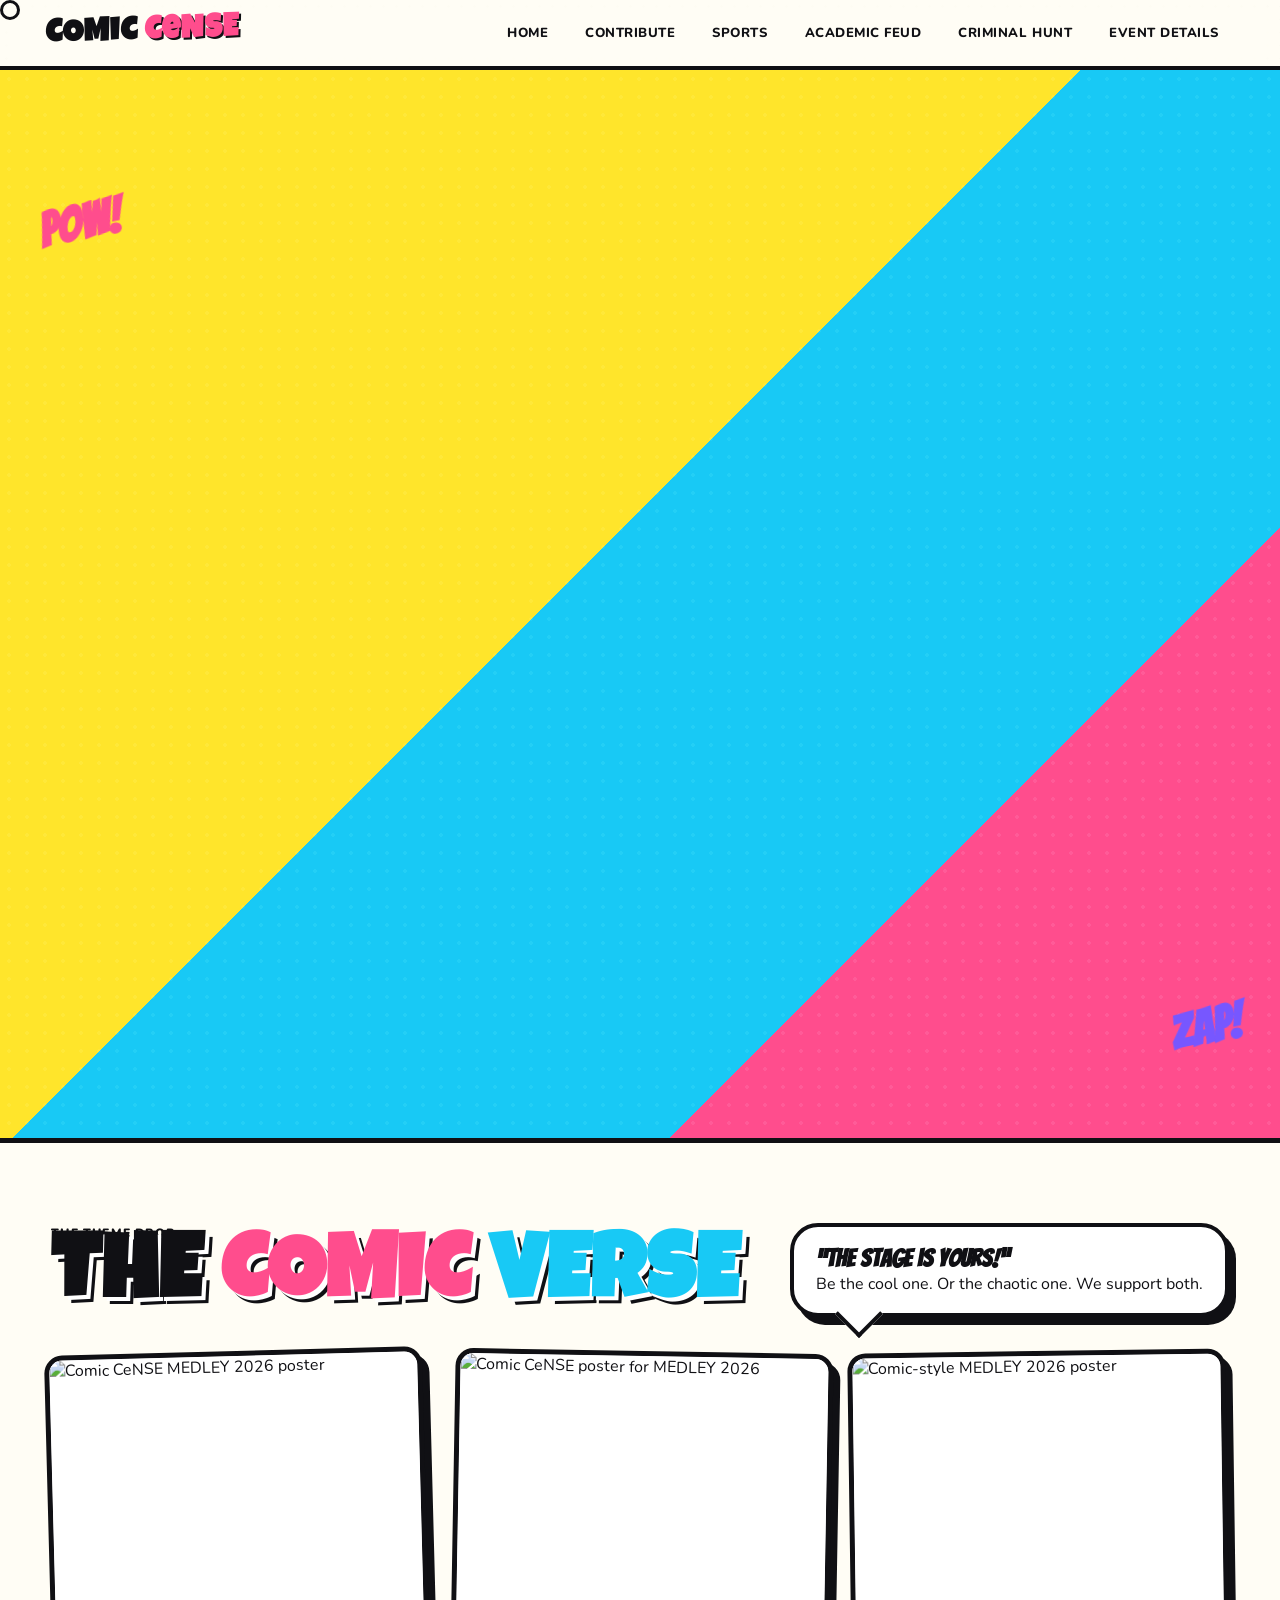
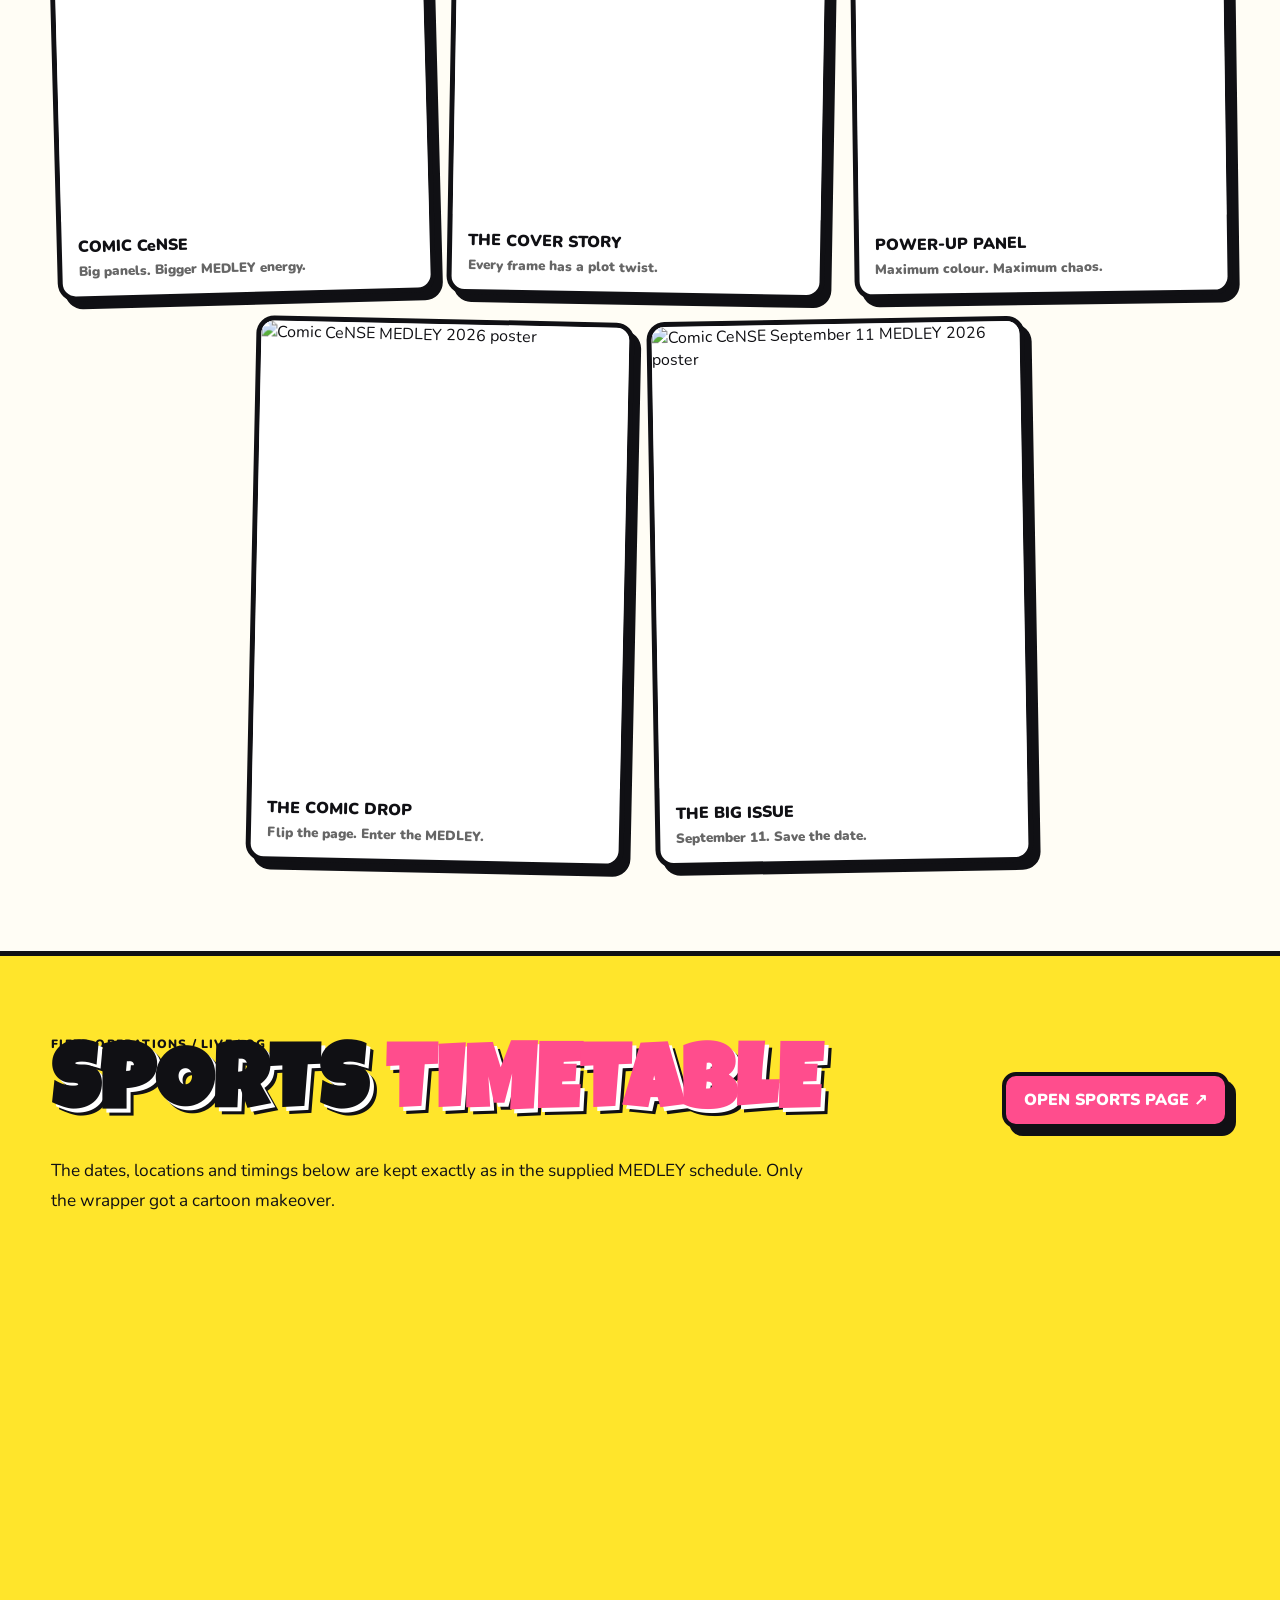
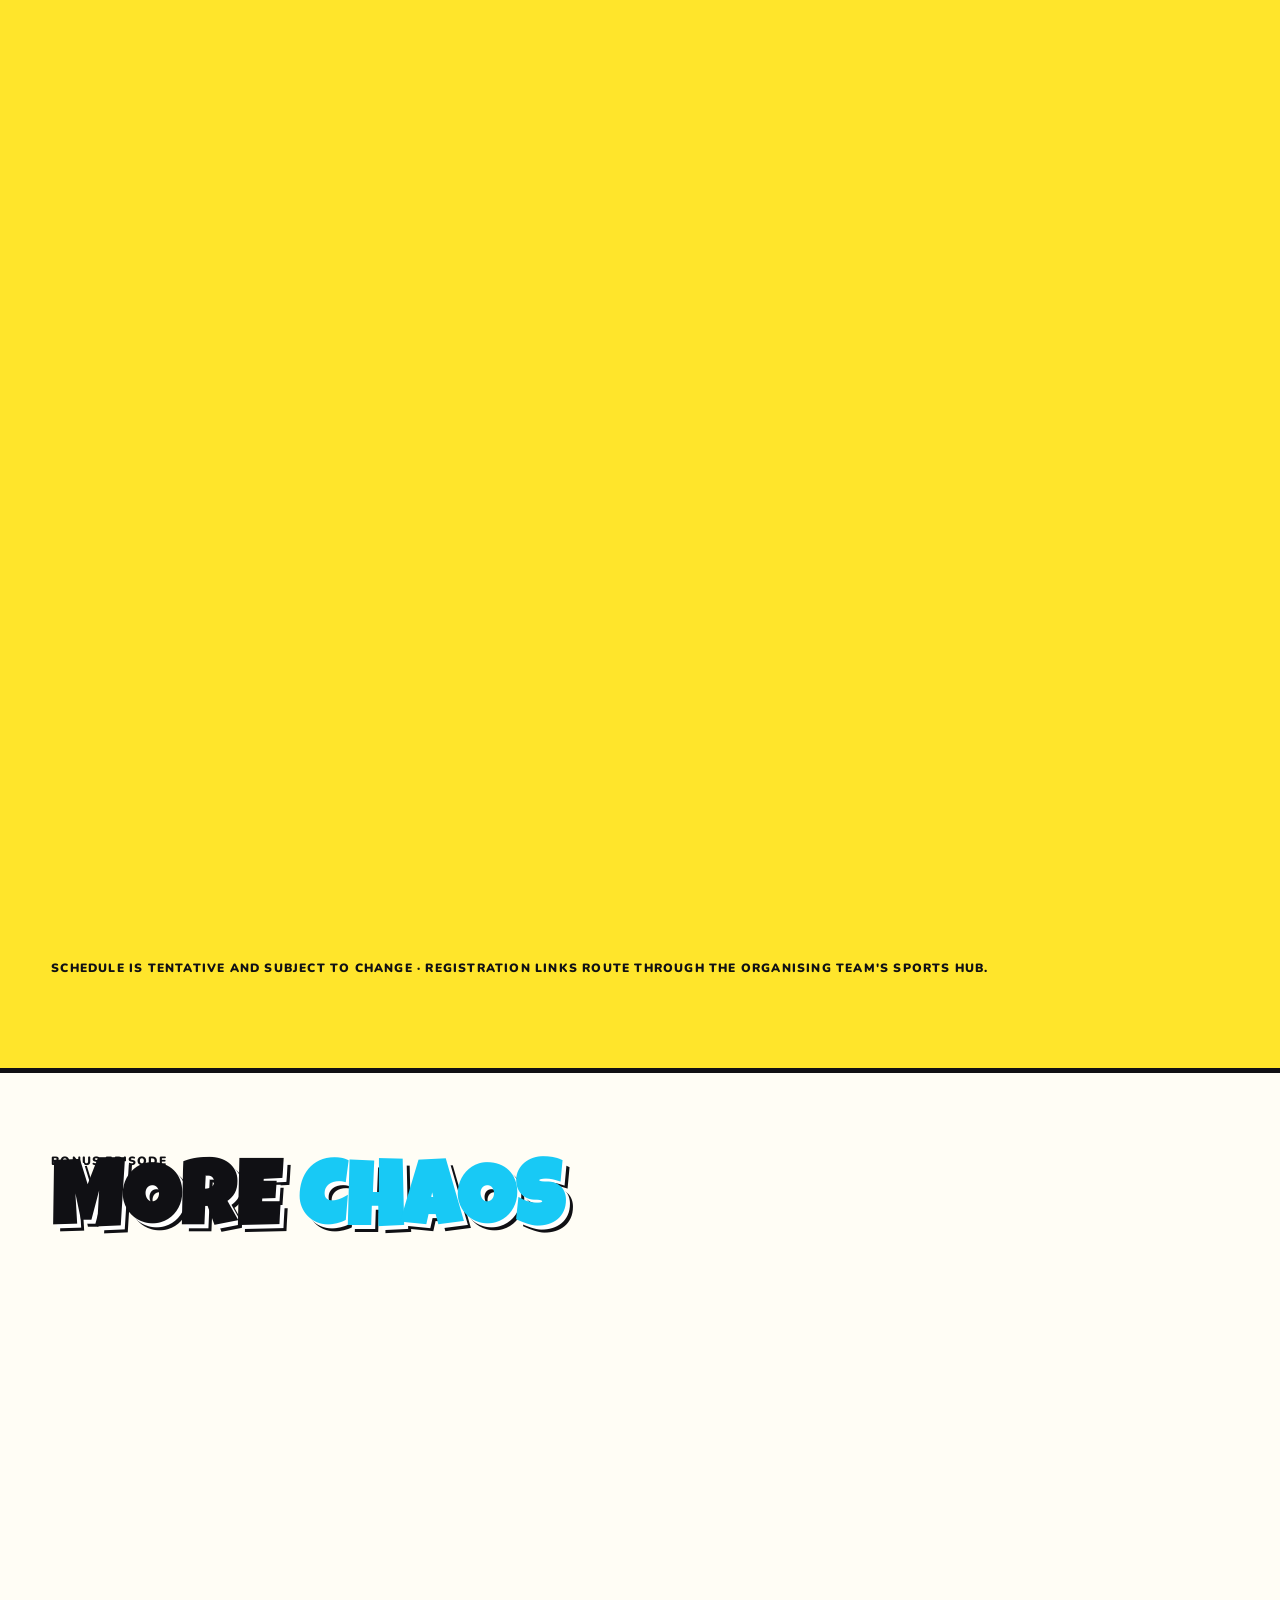
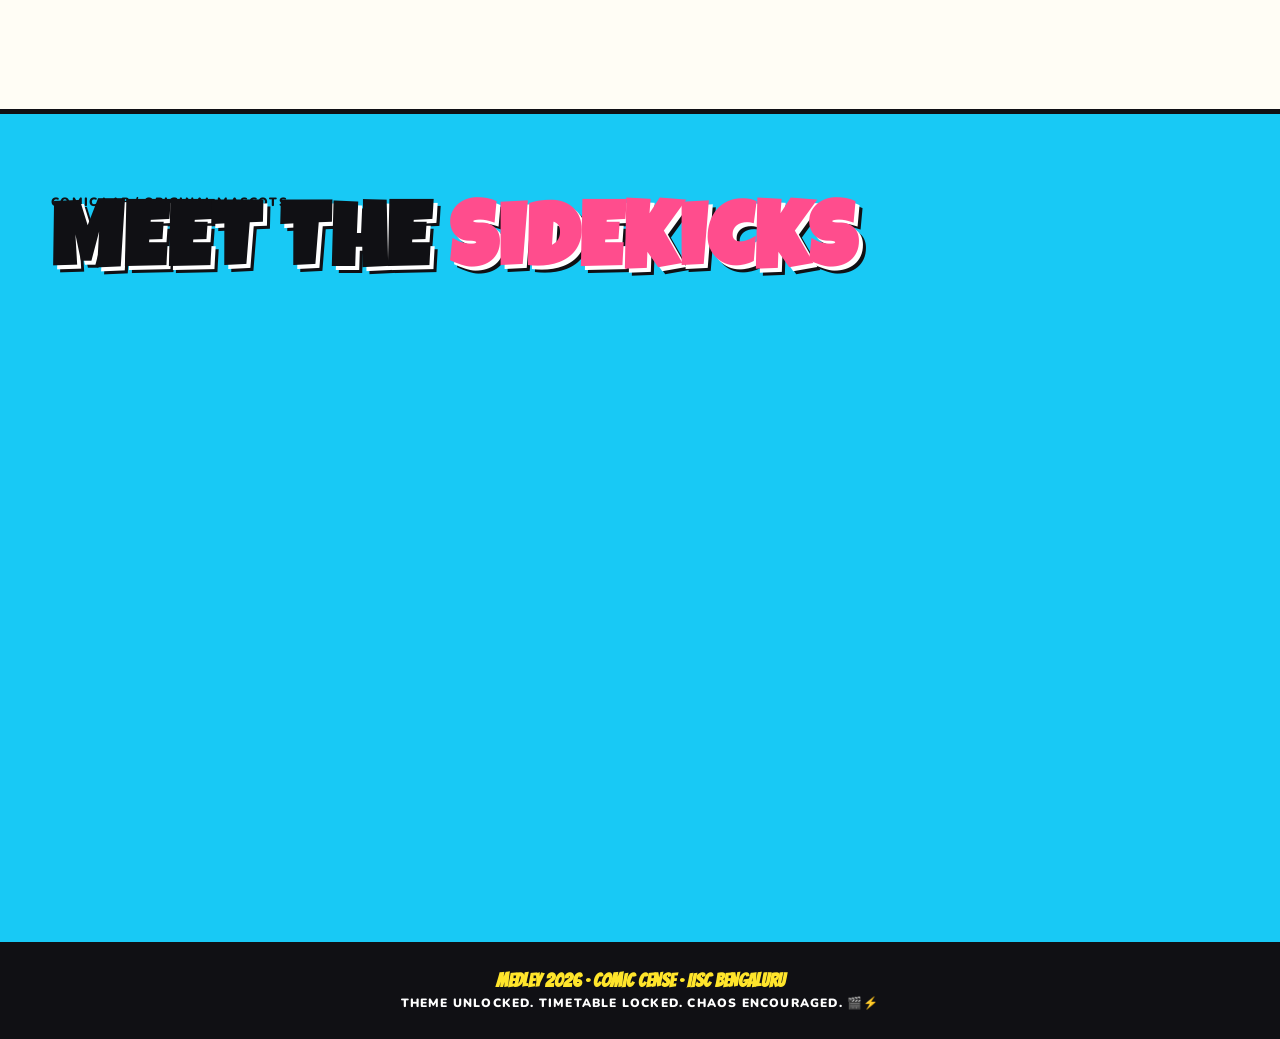
==== index.html @ bc6f23a4 "Update index.html" ====
<!doctype html>
<html lang="en"><head><meta charset="utf-8"><meta name="viewport" content="width=device-width,initial-scale=1">
<title>MEDLEY '26 — COMIC CeNSE</title><link rel="stylesheet" href="style.css"></head>
<body><div class="cursor"></div><nav class="nav">
<a class="brand" href="index.html">COMIC <span>CeNSE</span></a>
<div class="navlinks">
<a href="index.html">HOME</a>
<a href="contribute.html">CONTRIBUTE</a>
<a href="sports.html">SPORTS</a>
<a href="academic-feud.html">ACADEMIC FEUD</a>
<a href="criminal-hunt.html">CRIMINAL HUNT</a>
<a href="events.html">EVENT DETAILS</a>
</div></nav>
<main>
<section class="hero"><div class="doodle one">POW!</div><div class="doodle two">ZAP!</div><div class="wrap hero-grid">
  <div class="reveal">
    <div class="badge">🎬 THEME REVEALED · COMIC CeNSE</div>
    <div class="eyebrow">MEDLEY 2026 · IISc BENGALURU</div>
    <h1>WELCOME TO<br><span class="pink">COMIC</span> <span class="blue">CeNSE</span></h1>
    <div class="kicker">Where the timetable is serious, but the vibes absolutely are not.</div>
    <p class="lead">MEDLEY 2026 has officially escaped the lab and entered cartoon mode. Expect colourful chaos, comic-book energy, anime-ish drama, sports battles, music, and enough plot twists to make your favourite cartoon jealous.</p>
    <a class="btn" href="#schedule">ROLL THE CREDITS →</a>
    <div class="comic-marquee"><span class="pill">⚡ CARTOON CHAOS</span><span class="pill">🏏 SPORTS ARC</span><span class="pill">🎤 MEDLEY 2026</span><span class="pill">🍿 ZERO BORING FRAMES</span></div>
  </div>
  <div class="hero-poster reveal"><img src="comic-duo.jpg" alt="Cartoon-style MEDLEY theme poster"></div>
</div></section>

<section class="section"><div class="wrap">
  <div class="section-head"><div><div class="mono">THE THEME DROP</div><h2 class="section-title">THE <span class="pink">COMIC</span> <span class="cyan">VERSE</span></h2></div><div class="speech"><b>“The stage is yours!”</b><br>Be the cool one. Or the chaotic one. We support both.</div></div>
  <div class="poster-gallery">
    <article class="comic-card" style="--r:-1.5deg"><img src="poster-01.png" alt="Comic CeNSE MEDLEY 2026 poster"><div class="comic-caption">COMIC CeNSE<span>Big panels. Bigger MEDLEY energy.</span></div></article>
    <article class="comic-card" style="--r:1deg"><img src="poster-02.png" alt="Comic CeNSE poster for MEDLEY 2026"><div class="comic-caption">THE COVER STORY<span>Every frame has a plot twist.</span></div></article>
    <article class="comic-card" style="--r:-.8deg"><img src="poster-03.png" alt="Comic-style MEDLEY 2026 poster"><div class="comic-caption">POWER-UP PANEL<span>Maximum colour. Maximum chaos.</span></div></article>
    <article class="comic-card" style="--r:1.2deg"><img src="poster-04.png" alt="Comic CeNSE MEDLEY 2026 poster"><div class="comic-caption">THE COMIC DROP<span>Flip the page. Enter the MEDLEY.</span></div></article>
    <article class="comic-card" style="--r:-1deg"><img src="poster-05.png" alt="Comic CeNSE September 11 MEDLEY 2026 poster"><div class="comic-caption">THE BIG ISSUE<span>September 11. Save the date.</span></div></article>
  </div>
</div></section>

<section id="schedule" class="section yellow"><div class="wrap">
  <div class="section-head"><div><div class="mono">FIELD OPERATIONS / LIVE LOG</div><h2 class="section-title">SPORTS <span class="pink">TIMETABLE</span></h2></div><a class="btn pink" href="sports.html">OPEN SPORTS PAGE ↗</a></div>
  <p class="lead">The dates, locations and timings below are kept exactly as in the supplied MEDLEY schedule. Only the wrapper got a cartoon makeover.</p>
  <div class="schedule-grid"><article class="schedule-card completed reveal">
      <div class="schedule-top"><span class="mono">SPORT 01</span><span class="status done">✓ COMPLETED</span></div>
      <h3>Carrom</h3><div class="tag">PRECISION / STRATEGY</div><div class="event-line"><b>24 Aug · Round 1</b><span>Cafeteria · 10am–5pm</span></div><div class="event-line"><b>25 Aug · Finals</b><span>Cafeteria · 10am–5pm</span></div>
    </article><article class="schedule-card completed reveal">
      <div class="schedule-top"><span class="mono">SPORT 02</span><span class="status done">✓ COMPLETED</span></div>
      <h3>Chess</h3><div class="tag">CALCULATED / SILENT</div><div class="event-line"><b>24 Aug · Round 1</b><span>Cafeteria · 10am–5pm</span></div><div class="event-line"><b>25 Aug · Finals</b><span>Cafeteria · 10am–5pm</span></div>
    </article><article class="schedule-card completed reveal">
      <div class="schedule-top"><span class="mono">SPORT 03</span><span class="status done">✓ COMPLETED</span></div>
      <h3>Darts</h3><div class="tag">AIM / NO SECOND CHANCES</div><div class="event-line"><b>24 Aug · Qualifiers</b><span>Cafeteria · 10am–5pm</span></div><div class="event-line"><b>25 Aug · Finals</b><span>Cafeteria · 10am–5pm</span></div>
    </article><article class="schedule-card upcoming reveal">
      <div class="schedule-top"><span class="mono">SPORT 04</span><span class="status done">✓ COMPLETED</span></div>
      <h3>Table Tennis</h3><div class="tag">RAPID RESPONSE</div><div class="event-line"><b>26 Aug · Table Tennis</b><span>Cafeteria · 10am–5pm</span></div>
    </article><article class="schedule-card upcoming reveal">
      <div class="schedule-top"><span class="mono">SPORT 05</span><span class="status done">✓ COMPLETED</span></div>
      <h3>Football</h3><div class="tag">FULL CONTACT WITH CHAOS</div><div class="event-line"><b>27 Aug · Football</b><span>Main Ground · 5:30pm–7:30pm</span></div>
    </article><article class="schedule-card upcoming reveal">
      <div class="schedule-top"><span class="mono">SPORT 06</span><span class="status pending">UPCOMING</span></div>
      <h3>Athletics</h3><div class="tag">TRACK / FIELD</div><div class="event-line"><b>30 Aug · Track Events</b><span>Main Ground</span></div><div class="event-line"><b>6 Sept · Athletics</b><span>Main Ground · tentative, before 9am</span></div>
    </article><article class="schedule-card upcoming reveal">
      <div class="schedule-top"><span class="mono">SPORT 07</span><span class="status pending">UPCOMING</span></div>
      <h3>Box Cricket</h3><div class="tag">MULTI-DAY OPERATION</div><div class="event-line"><b>31 Aug–3 Sept · Days 1–4</b><span>CeNSE Backyard</span></div><div class="event-line"><b>4 Sept · Day 5 Finals + Faculty vs Organizing Team</b><span>CeNSE Backyard</span></div>
    </article><article class="schedule-card upcoming reveal">
      <div class="schedule-top"><span class="mono">SPORT 08</span><span class="status pending">UPCOMING</span></div>
      <h3>Tug of War</h3><div class="tag">FORCE / COUNTERFORCE</div><div class="event-line"><b>4 Sept · All Matches</b><span>CeNSE Backyard</span></div>
    </article><article class="schedule-card upcoming reveal">
      <div class="schedule-top"><span class="mono">SPORT 09</span><span class="status done">✓ COMPLETED</span></div>
      <h3>Badminton</h3><div class="tag">SINGLES / DOUBLES</div><div class="event-line"><b>6 Sept · Day 1 — Singles & Doubles (Prelims)</b><span>Badminton Court · 9:30am–5:30pm</span></div><div class="event-line"><b>7 Sept · Day 2 — Finals</b><span>Badminton Court · 9:30am–5:30pm</span></div>
    </article><article class="schedule-card upcoming reveal">
      <div class="schedule-top"><span class="mono">SPORT 10</span><span class="status done">✓ COMPLETED</span></div>
      <h3>Volleyball</h3><div class="tag">TEAM / AIRBORNE</div><div class="event-line"><b>6 Sept · Qualifiers (Tentative)</b><span>KV Ground</span></div><div class="event-line"><b>8 Sept · Finals (Tentative)</b><span>KV Ground</span></div>
    </article><article class="schedule-card upcoming reveal">
      <div class="schedule-top"><span class="mono">SPORT 11</span><span class="status pending">UPCOMING</span></div>
      <h3>Kho-Kho</h3><div class="tag">CHASE / COUNTER-CHASE</div><div class="event-line"><b>8 Sept · Day 1</b><span>KV Ground</span></div><div class="event-line"><b>9 Sept · Day 2 (Finals)</b><span>KV Ground</span></div>
    </article></div>
  <p class="mono" style="margin-top:20px">Schedule is tentative and subject to change · Registration links route through the organising team's sports hub.</p>
</div></section>

<section class="section"><div class="wrap">
  <div class="section-head"><div><div class="mono">BONUS EPISODE</div><h2 class="section-title">MORE <span class="cyan">CHAOS</span></h2></div></div>
  <div class="fun-grid">
    <div class="fun-card reveal"><span class="sticker">💥</span><h3>CONTRIBUTE</h3><p>Feed the production machine. Scan the QR codes and help make the mystery ridiculously real.</p><a class="btn" href="contribute.html">JOIN THE ARC →</a></div>
    <div class="fun-card reveal event-card academic"><span class="sticker">🧪</span><h3>ACADEMIC FEUD</h3><p>No Googling. No ChatGPT. No excuses. Bring your brain, your team and your fastest answer.</p><a class="btn white" href="academic-feud.html">ENTER THE FEUD →</a></div>
    <div class="fun-card reveal event-card mystery"><span class="sticker">🕵️</span><h3>CRIMINAL HUNT</h3><p>A case is open. Five detectives. One mystery. The evidence is waiting somewhere in the shadows.</p><a class="btn white" href="criminal-hunt.html">OPEN THE CASE →</a></div>
    <div class="fun-card reveal event-card details"><span class="sticker">🎬</span><h3>EVENT DETAILS</h3><p>11 September 2026. The official MEDLEY programme is finally out of the lab.</p><a class="btn white" href="events.html">SEE THE PROGRAM →</a></div>
  </div>
</div></section>
<section class="section cyan"><div class="wrap"><div class="section-head"><div><div class="mono">COMIC LAB / ORIGINAL MASCOTS</div><h2 class="section-title">MEET THE <span class="pink">SIDEKICKS</span></h2></div></div>
<div class="comic-strip">
<article class="comic-card reveal"><img src="comic-keymon.jpg" alt="Toylish me sunlo humari baat"><div class="comic-caption">ZAP-ZAP<span>Keymon achhe.</span></div></article>
<article class="comic-card reveal"><img src="comic-grogu.jpg" alt="Together for mischief managed"><div class="comic-caption">MISCHIEF MODE<span>Mauj masti has loaded.</span></div></article>
<article class="comic-card reveal"><img src="comic-duo.jpg" alt="Supplied comic duo poster"><div class="comic-caption">THE DUO<span>Cool + chaotic = perfect MEDLEY casting.</span></div></article>
</div></div></section></main><footer><div class="footer-fun">MEDLEY 2026 · COMIC CeNSE · IISc BENGALURU</div><div class="mono">Theme unlocked. Timetable locked. Chaos encouraged. 🎬⚡</div></footer><script src="script.js"></script></body></html>
---- style.css ----
@import url('https://fonts.googleapis.com/css2?family=Bangers&family=Fredoka:wght@400;500;600;700&family=Luckiest+Guy&family=Nunito:wght@400;600;700;800;900&display=swap');

:root{
  --ink:#101014; --paper:#fffdf5; --yellow:#ffe52b; --cyan:#18c9f5;
  --pink:#ff4d8d; --red:#ff4b3e; --purple:#7757ff; --green:#64dc7a;
  --shadow:7px 8px 0 var(--ink); --soft-shadow:0 16px 35px #10101422;
  --radius:24px;
}
*{box-sizing:border-box}
html{scroll-behavior:smooth}
body{margin:0;background:var(--paper);color:var(--ink);font-family:'Nunito',sans-serif;overflow-x:hidden}
body:before{content:"";position:fixed;inset:0;pointer-events:none;z-index:-1;opacity:.42;background-image:radial-gradient(#101014 1.2px,transparent 1.2px);background-size:13px 13px;mask-image:linear-gradient(to bottom,#000,transparent 80%)}
a{color:inherit;text-decoration:none}
button{font:inherit}
img{max-width:100%;display:block}
.wrap{width:min(1180px,92vw);margin:auto}
.nav{position:sticky;top:0;z-index:100;display:flex;align-items:center;justify-content:space-between;gap:18px;padding:12px clamp(14px,4vw,46px);background:#fffdf5f2;border-bottom:4px solid var(--ink);backdrop-filter:blur(10px)}
.brand{font:700 2rem/1 'Luckiest Guy',cursive;letter-spacing:.03em;white-space:nowrap;transform:rotate(-2deg);display:inline-block}
.brand span{color:var(--pink);text-shadow:2px 2px 0 var(--ink)}
.navlinks{display:flex;gap:7px;flex-wrap:wrap;justify-content:flex-end}
.navlinks a{font:800 .82rem 'Nunito',sans-serif;text-transform:uppercase;letter-spacing:.04em;padding:9px 12px;border:3px solid transparent;border-radius:999px;transition:.2s}
.navlinks a:hover,.navlinks a.active{background:var(--yellow);border-color:var(--ink);box-shadow:3px 3px 0 var(--ink);transform:rotate(-1deg)}
.hero{padding:70px 0 50px;position:relative;overflow:hidden;background:linear-gradient(135deg,#ffe52b 0 46%,#18c9f5 46% 74%,#ff4d8d 74%)}
.hero:after{content:"";position:absolute;inset:0;opacity:.22;background-image:radial-gradient(#fff 2px,transparent 2px);background-size:18px 18px;mix-blend-mode:soft-light}
.hero-grid{display:grid;grid-template-columns:1.05fr .95fr;gap:42px;align-items:center;position:relative;z-index:1}
.badge,.stamp{display:inline-flex;align-items:center;gap:8px;background:#fff;border:4px solid var(--ink);box-shadow:var(--shadow);padding:9px 14px;border-radius:14px;font:900 .78rem 'Nunito',sans-serif;letter-spacing:.08em;text-transform:uppercase;transform:rotate(-2deg)}
.eyebrow{font:900 .85rem 'Nunito';text-transform:uppercase;letter-spacing:.14em;margin:22px 0 8px}
.hero h1{font:900 clamp(4.6rem,11vw,9.8rem)/.78 'Luckiest Guy',cursive;margin:0;text-transform:uppercase;letter-spacing:.015em;text-shadow:8px 8px 0 #fff,12px 12px 0 var(--ink)}
.hero h1 .pink{color:var(--pink);-webkit-text-stroke:3px var(--ink)}
.hero h1 .blue{color:var(--cyan);-webkit-text-stroke:3px var(--ink)}
.kicker{font:700 clamp(1.3rem,2.5vw,2rem) 'Bangers',cursive;letter-spacing:.03em;margin:26px 0 10px;transform:rotate(-1deg)}
.lead{font-size:1.08rem;line-height:1.75;max-width:760px}
.btn{display:inline-flex;align-items:center;justify-content:center;gap:8px;margin-top:22px;padding:13px 18px;border:4px solid var(--ink);border-radius:14px;background:var(--yellow);font-weight:900;text-transform:uppercase;box-shadow:var(--shadow);transition:.2s;cursor:pointer}
.btn:hover{transform:translate(-3px,-3px);box-shadow:10px 11px 0 var(--ink)}
.btn.pink{background:var(--pink);color:#fff}.btn.cyan{background:var(--cyan)}.btn.white{background:#fff}
.btn.ghost{background:#fff}
.hero-poster{position:relative;max-width:530px;justify-self:end;transform:rotate(2deg)}
.hero-poster img{width:100%;border:6px solid var(--ink);border-radius:22px;box-shadow:12px 14px 0 var(--ink);background:#fff}
.hero-poster:before{content:"NEW THEME UNLOCKED!";position:absolute;z-index:2;right:-18px;top:-22px;background:var(--pink);color:#fff;border:4px solid var(--ink);padding:10px 14px;font:900 1rem 'Bangers';transform:rotate(7deg);box-shadow:5px 5px 0 var(--ink)}
.speech{background:#fff;border:4px solid var(--ink);border-radius:28px;padding:18px 22px;box-shadow:var(--shadow);position:relative}
.speech:after{content:"";position:absolute;bottom:-18px;left:48px;width:30px;height:30px;background:#fff;border-right:4px solid var(--ink);border-bottom:4px solid var(--ink);transform:rotate(45deg)}
.speech b{font:900 1.55rem 'Bangers'}
.section{padding:80px 0;border-top:5px solid var(--ink);position:relative}
.section.yellow{background:var(--yellow)}.section.cyan{background:var(--cyan)}.section.pink{background:var(--pink);color:#fff}
.section-head{display:flex;align-items:end;justify-content:space-between;gap:20px;margin-bottom:28px}
.section-title{font:900 clamp(3.4rem,7vw,6.7rem)/.85 'Luckiest Guy';margin:0;text-transform:uppercase;letter-spacing:.01em;text-shadow:4px 4px 0 #fff,7px 7px 0 var(--ink)}
.section-title .pink{color:var(--pink)}.section-title .cyan{color:var(--cyan)}.section-title .yellow{color:var(--yellow)}
.mono{font:900 .75rem 'Nunito';text-transform:uppercase;letter-spacing:.1em}
.comic-strip{display:grid;grid-template-columns:1fr 1fr 1fr;gap:18px}
.poster-gallery{display:flex;flex-wrap:wrap;justify-content:center;gap:22px;padding:6px 0}
.poster-gallery .comic-card{flex:0 1 calc((100% - 44px)/3);min-width:280px}
.poster-gallery .comic-card img{width:100%;height:clamp(340px,36vw,470px);aspect-ratio:auto;object-fit:contain;background:#fff}
.comic-card{background:#fff;border:5px solid var(--ink);border-radius:18px;overflow:hidden;box-shadow:var(--shadow);transform:rotate(var(--r,0deg));transition:.25s}
.comic-card:hover{transform:translateY(-7px) rotate(0)}
.comic-card img{width:100%;aspect-ratio:4/5;object-fit:cover}
.comic-caption{padding:15px 16px;font-weight:900}
.comic-caption span{display:block;color:#666;font-size:.84rem;margin-top:4px}
.schedule-grid{display:grid;grid-template-columns:repeat(3,1fr);gap:16px}
.schedule-card{background:#fff;border:4px solid var(--ink);border-radius:18px;padding:19px;box-shadow:6px 7px 0 var(--ink);transition:.2s}
.schedule-card:hover{transform:translateY(-5px) rotate(-.4deg)}
.schedule-card.completed{background:#dffbe4}
.schedule-card.upcoming{background:#fff8bc}
.schedule-top{display:flex;justify-content:space-between;gap:10px;align-items:center}
.status{border:3px solid var(--ink);padding:6px 9px;border-radius:999px;font-size:.7rem;font-weight:900}
.status.done{background:var(--green)}.status.pending{background:var(--yellow)}
.schedule-card h3{font:900 2rem 'Bangers';margin:15px 0 5px}
.schedule-card .tag{font-size:.72rem;font-weight:900;text-transform:uppercase;color:#666;letter-spacing:.08em}
.event-line{padding:11px 0;border-top:2px dashed #10101455;margin-top:11px}
.event-line b{display:block}.event-line span{display:block;margin-top:3px;color:#444;font-size:.92rem}
.fun-grid{display:grid;grid-template-columns:repeat(4,1fr);gap:18px}
.fun-card{background:#fff;border:5px solid var(--ink);border-radius:22px;padding:24px;box-shadow:var(--shadow);min-height:180px}
.fun-card:nth-child(2){background:var(--pink);color:#fff;transform:rotate(1deg)}
.fun-card:nth-child(3){background:var(--cyan);transform:rotate(-1deg)}
.fun-card h3{font:900 2rem 'Bangers';margin:8px 0}
.sticker{display:inline-grid;place-items:center;width:58px;height:58px;border:4px solid var(--ink);border-radius:50%;background:var(--yellow);font-size:1.6rem;box-shadow:4px 4px 0 var(--ink);transform:rotate(-7deg)}
.page-hero{padding:65px 0 35px;background:var(--cyan);border-bottom:5px solid var(--ink)}
.page-hero .wrap{position:relative}
.page-hero .section-title{margin-bottom:18px}
.comic-banner{display:grid;grid-template-columns:1.15fr .85fr;gap:25px;align-items:center}
.banner-image{background:#fff;border:5px solid var(--ink);border-radius:22px;padding:10px;box-shadow:var(--shadow);transform:rotate(2deg)}
.banner-image img{border-radius:14px;max-height:420px;width:100%;object-fit:cover}
.contribute-grid{display:grid;grid-template-columns:1fr 1fr;gap:25px;align-items:start}
.poster-shell{background:#fff;border:5px solid var(--ink);border-radius:22px;padding:14px;box-shadow:var(--shadow);transform:rotate(-1deg)}
.poster-shell img{width:100%;border:3px solid var(--ink);border-radius:12px}
.funding-panel{background:var(--yellow);border:5px solid var(--ink);border-radius:22px;padding:25px;box-shadow:var(--shadow)}
.funding-panel h2{font:900 clamp(2.4rem,5vw,4.2rem)/.9 'Luckiest Guy';margin:10px 0}
.qr-grid{display:grid;grid-template-columns:1fr 1fr;gap:15px;margin-top:20px}
.qr-card{background:#fff;border:4px solid var(--ink);border-radius:16px;padding:12px;text-align:center;box-shadow:5px 5px 0 var(--ink)}
.qr-card img{width:100%;aspect-ratio:1;object-fit:contain;background:#fff}
.qr-card h3{font:900 1.5rem 'Bangers';margin:8px 0 0}
.qr-card p{margin:2px 0 0;font-size:.72rem;font-weight:900}
.sports-toolbar{display:flex;justify-content:space-between;gap:16px;align-items:center;flex-wrap:wrap;margin:22px 0 30px;padding:15px;background:#fff;border:4px solid var(--ink);border-radius:16px;box-shadow:5px 5px 0 var(--ink)}
.sports-grid{display:grid;grid-template-columns:repeat(3,1fr);gap:18px}
.sport-card{background:#fff;border:5px solid var(--ink);border-radius:22px;padding:21px;box-shadow:var(--shadow);position:relative;overflow:hidden;transition:.2s}
.sport-card:after{content:"POW!";position:absolute;right:-20px;top:70px;font:900 4rem 'Bangers';color:#ff4d8d33;transform:rotate(-18deg)}
.sport-card:hover{transform:translateY(-6px) rotate(-.5deg)}
.sport-card.completed{background:#dffbe4}.sport-card h2{font:900 2.5rem 'Bangers';margin:13px 0 2px}
.sport-icon{font-size:2.4rem}.sport-tag{font-weight:900;font-size:.73rem;text-transform:uppercase;color:#666;letter-spacing:.08em}
.sport-events{display:grid;gap:10px;margin-top:18px}.sport-events>div{background:#fff8bc;border:3px solid var(--ink);border-radius:12px;padding:10px}
.sport-events b{display:block}.sport-events span{display:block;font-size:.88rem;margin-top:3px;color:#444}
.card-link{display:inline-block;margin-top:17px;font-weight:900;text-transform:uppercase;border-bottom:3px solid var(--ink)}
.cricket-title em{color:var(--pink);font-style:normal}
.section-note{max-width:800px;line-height:1.65}
.event-page{min-height:75vh;display:grid;place-items:center;background:var(--pink);padding:80px 0;border-bottom:5px solid var(--ink)}
.loading-card{width:min(850px,100%);text-align:center}
.loading-word{font:900 clamp(4rem,12vw,8rem) 'Luckiest Guy';text-shadow:6px 6px 0 #fff,10px 10px 0 var(--ink)}
.loading-word span{color:var(--yellow)}
.loading-sub{font-weight:900;text-transform:uppercase;letter-spacing:.1em}.progress-wrap{height:22px;background:#fff;border:5px solid var(--ink);border-radius:999px;overflow:hidden;box-shadow:5px 5px 0 var(--ink)}.progress{height:100%;width:0;background:var(--yellow);transition:width .12s}.percent{font-weight:900;margin:12px 0 24px}.loading-lines{font:800 .95rem/1.9 'Nunito';text-align:left;max-width:500px;margin:auto;background:#fff;border:4px solid var(--ink);padding:15px;border-radius:16px;box-shadow:5px 5px 0 var(--ink)}
.reveal-loading{display:none}.reveal-loading .errorish{font:900 clamp(3rem,9vw,6rem) 'Luckiest Guy';text-shadow:4px 4px 0 #fff,7px 7px 0 var(--ink)}.reveal-loading .message{font-size:1.05rem;line-height:1.8;background:#fff;border:4px solid var(--ink);border-radius:18px;padding:20px;box-shadow:5px 5px 0 var(--ink)}
.clue{margin:25px auto 0;background:var(--yellow);border:5px solid var(--ink);padding:20px;border-radius:20px;box-shadow:7px 7px 0 var(--ink)}
footer{padding:28px 0;background:var(--ink);color:#fff;text-align:center}.footer-fun{font:900 1.2rem 'Bangers';color:var(--yellow);margin-bottom:5px}
.reveal{opacity:0;transform:translateY(18px);transition:.6s ease}.reveal.show{opacity:1;transform:none}
.cursor{position:fixed;pointer-events:none;width:20px;height:20px;border:3px solid var(--ink);border-radius:50%;z-index:200;mix-blend-mode:multiply}
.doodle{position:absolute;font:900 3rem 'Bangers';z-index:1;transform:rotate(-12deg)}.doodle.one{left:3%;top:12%;color:var(--pink)}.doodle.two{right:3%;bottom:8%;color:var(--purple)}
.comic-marquee{display:flex;gap:12px;flex-wrap:wrap;margin-top:20px}.pill{background:#fff;border:3px solid var(--ink);padding:8px 12px;border-radius:999px;font-weight:900;box-shadow:3px 3px 0 var(--ink)}
@media(max-width:1000px){.hero-grid,.comic-banner,.contribute-grid{grid-template-columns:1fr}.hero-poster{justify-self:center;max-width:650px}.schedule-grid,.sports-grid,.matches{grid-template-columns:repeat(2,1fr)}.contact-grid{grid-template-columns:repeat(2,1fr)}@media(max-width:700px){
  /* Mobile navigation: keep the title bar compact and let links scroll sideways */
  .nav{align-items:stretch;flex-direction:column;gap:9px;padding:10px 12px}
  .brand{align-self:center;font-size:1.05rem}
  .navlinks{width:100%;display:flex;flex-wrap:nowrap;justify-content:flex-start;gap:7px;overflow-x:auto;overflow-y:hidden;padding:2px 2px 7px;scroll-snap-type:x proximity;-webkit-overflow-scrolling:touch;scrollbar-width:none;touch-action:pan-x}
  .navlinks::-webkit-scrollbar{display:none}
  .navlinks a{flex:0 0 auto;white-space:nowrap;scroll-snap-align:start;font-size:.72rem;padding:8px 11px}
  .hero{padding-top:45px}.hero h1{font-size:clamp(4rem,20vw,7rem)}.comic-strip,.fun-grid,.schedule-grid,.sports-grid,.matches,.contact-grid{grid-template-columns:1fr}.poster-gallery{display:grid;grid-template-columns:1fr;gap:18px}.poster-gallery .comic-card{min-width:0;width:100%}.poster-gallery .comic-card img{height:auto;aspect-ratio:auto;object-fit:contain}.qr-grid{grid-template-columns:1fr}}

/* --- Event detail pages --- */
.event-detail-hero{background:linear-gradient(135deg,var(--yellow) 0 48%,var(--cyan) 48% 76%,var(--pink) 76%);overflow:hidden}
.detail-hero-grid,.detail-page-grid{display:grid;grid-template-columns:1fr .82fr;gap:42px;align-items:center}
.featured-poster img{max-height:690px;object-fit:contain}
.timeline-grid{display:grid;grid-template-columns:repeat(2,1fr);gap:14px}
.timeline-card{background:#fff;border:4px solid var(--ink);border-radius:18px;padding:16px 18px;box-shadow:5px 5px 0 var(--ink);position:relative;overflow:hidden}
.timeline-card:after{content:"POW!";position:absolute;right:-8px;bottom:-16px;font:900 3.4rem 'Bangers';opacity:.12;transform:rotate(-10deg)}
.timeline-card span{display:block;font:900 1.45rem 'Bangers';color:var(--pink)}
.timeline-card b{display:block;margin-top:3px}.timeline-card p{margin:4px 0 0;color:#555}
.event-detail{min-height:calc(100vh - 90px);padding:80px 0;border-bottom:5px solid var(--ink);position:relative;overflow:hidden}
.event-detail:before{content:"";position:absolute;inset:0;opacity:.16;background-image:radial-gradient(#fff 2px,transparent 2px);background-size:17px 17px;pointer-events:none}
.event-detail .wrap{position:relative;z-index:1}
.academic-page{background:linear-gradient(135deg,#fffdf5 0 44%,var(--cyan) 44% 72%,var(--yellow) 72%)}
.criminal-page{background:linear-gradient(135deg,#17171b,#332719 48%,#101014);color:#fff}
.criminal-page .detail-lead,.criminal-page .mono{color:#f2eadb}.criminal-page .poster-shell{background:#eee}
.detail-title{font:900 clamp(4.3rem,9vw,8rem)/.82 'Luckiest Guy';margin:18px 0;text-shadow:6px 6px 0 #fff,10px 10px 0 var(--ink);text-transform:uppercase}
.detail-title span{color:var(--pink);font-style:normal}.criminal-page .detail-title span{color:var(--yellow)}
.detail-lead{font-size:1.2rem;line-height:1.7;max-width:760px}.fact-row{display:flex;flex-wrap:wrap;gap:12px;margin:26px 0}.fact{background:#fff;color:var(--ink);border:4px solid var(--ink);border-radius:15px;padding:13px 15px;box-shadow:5px 5px 0 var(--ink);min-width:145px}.fact b{display:block;font:900 1.55rem 'Bangers'}.fact span{font-size:.68rem;font-weight:900;letter-spacing:.08em}.poster-feature{transform:rotate(1.5deg);max-width:590px;justify-self:end}.poster-feature img{max-height:720px;object-fit:contain}.academic-poster img{background:#fff}.mystery-poster{transform:rotate(-1.5deg)}
.rule-grid{display:grid;grid-template-columns:repeat(3,1fr);gap:18px}.rule-card{background:#fff;border:5px solid var(--ink);border-radius:20px;padding:22px;box-shadow:var(--shadow)}.rule-card span{font:900 2.8rem 'Bangers';color:var(--pink)}.rule-card h3{font:900 1.8rem 'Bangers';margin:4px 0}.rule-card p{line-height:1.6}
.mystery-stamp{display:inline-block;border:5px double var(--red);color:var(--red);padding:13px 18px;font:900 1.55rem/1 'Bangers';text-align:center;transform:rotate(-5deg);margin:8px 0 5px}.mystery-stamp small{font:900 .7rem 'Nunito';letter-spacing:.14em}
.classified-box{background:#1b1916;color:#f8eedc;border:5px solid var(--ink);border-radius:22px;padding:30px;box-shadow:10px 11px 0 var(--ink);position:relative;overflow:hidden}.classified-box:after{content:"CLASSIFIED";position:absolute;right:-30px;top:28px;color:#c22b2b55;font:900 4rem 'Bangers';transform:rotate(12deg)}.classified-box h2{font:900 clamp(2.7rem,6vw,5rem)/.9 'Luckiest Guy';margin:12px 0}.classified-box h2 span{color:var(--pink)}.classified-box p{font-size:1.08rem;line-height:1.7;max-width:760px}.clue-row{display:flex;flex-wrap:wrap;gap:10px;margin-top:20px}.clue-row div{border:3px solid #f8eedc;border-radius:999px;padding:8px 12px;font-weight:900}
@media(max-width:900px){.detail-hero-grid,.detail-page-grid{grid-template-columns:1fr}.poster-feature,.featured-poster{justify-self:center;max-width:680px}.rule-grid{grid-template-columns:1fr 1fr}}
@media(max-width:700px){.detail-title{font-size:clamp(3.7rem,17vw,6rem)}.timeline-grid,.rule-grid{grid-template-columns:1fr}.event-detail{padding:60px 0}.fact{min-width:0;flex:1}.detail-page-grid{gap:28px}.poster-feature img,.featured-poster img{max-height:none}.classified-box{padding:22px}.mystery-stamp{font-size:1.25rem}}

/* ================================
   ACADEMIC FEUD PAGE
   ================================ */

.academic-page {
    background: var(--pink);
    min-height: 100vh;
    padding-top: 120px;
}

/* Main academic feud content */
.academic-page .container {
    position: relative;
    z-index: 1;
}

/* Case-file badge */
.academic-page .case-file {
    position: relative;
    display: inline-block;
    font-size: 18px;
    font-weight: 900;
    line-height: 1.2;
    margin-bottom: 30px;
    padding: 12px 20px;
}

/* Page heading */
.academic-page h1 {
    font-size: clamp(42px, 6vw, 72px);
    line-height: 1;
    margin: 20px 0 25px;
}

/* Intro text */
.academic-page .intro,
.academic-page p {
    font-size: clamp(17px, 2vw, 21px);
    line-height: 1.5;
}

/* Event information */
.academic-page .event-info {
    font-size: 20px;
    line-height: 1.6;
    margin-top: 25px;
}

/* Make the poster/card sit below the information */
.academic-page .poster-card {
    position: relative;
    margin-top: 45px;
    z-index: 2;
}

/* Comic speech bubble */
.academic-page .fun-card {
    position: relative;
    z-index: 3;
    margin-top: 45px;
}


/* ================================
   MOBILE
   ================================ */

@media (max-width: 768px) {

    .academic-page {
        padding-top: 95px;
        padding-left: 18px;
        padding-right: 18px;
    }

    .academic-page .case-file {
        font-size: 15px;
        margin-bottom: 20px;
        padding: 10px 15px;
    }

    .academic-page h1 {
        font-size: 42px;
        margin-top: 15px;
    }

    .academic-page p,
    .academic-page .intro {
        font-size: 17px;
    }

    .academic-page .event-info {
        font-size: 18px;
    }

    .academic-page .poster-card,
    .academic-page .fun-card {
        margin-top: 30px;
    }
}
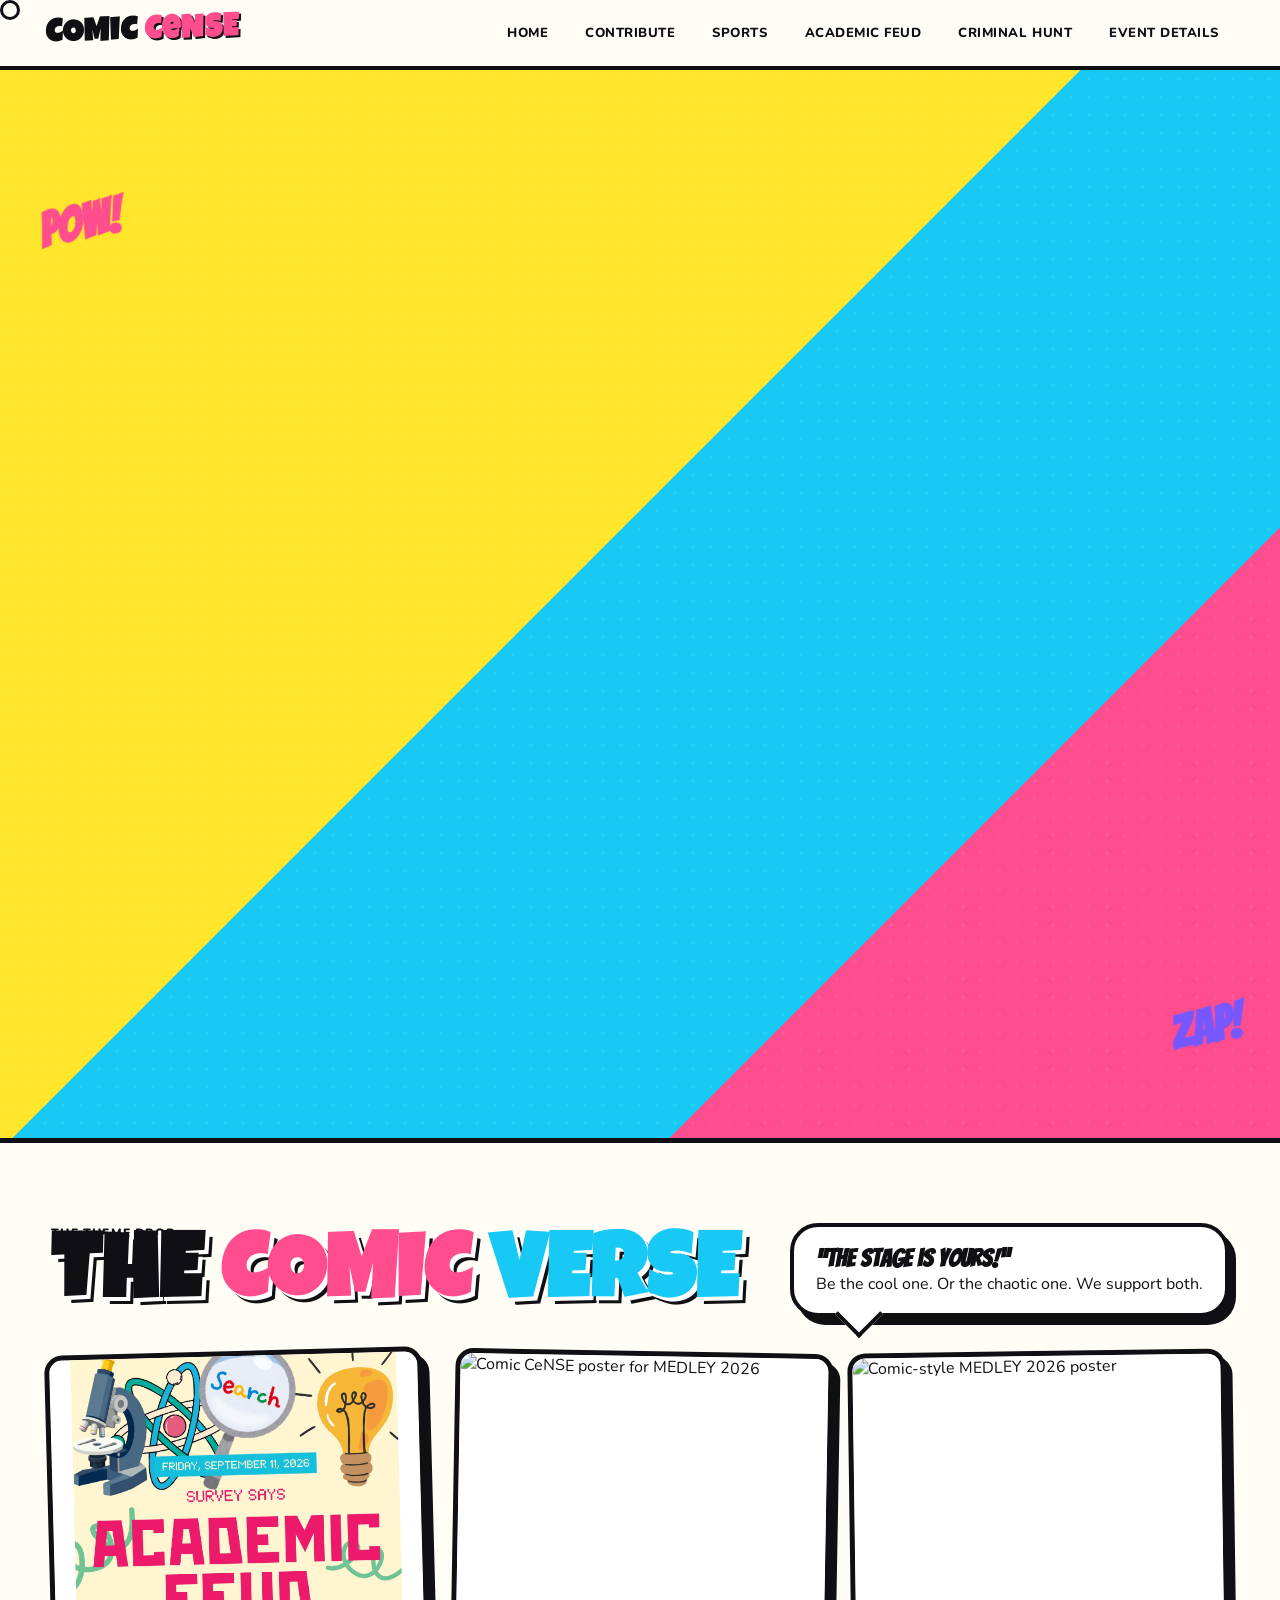
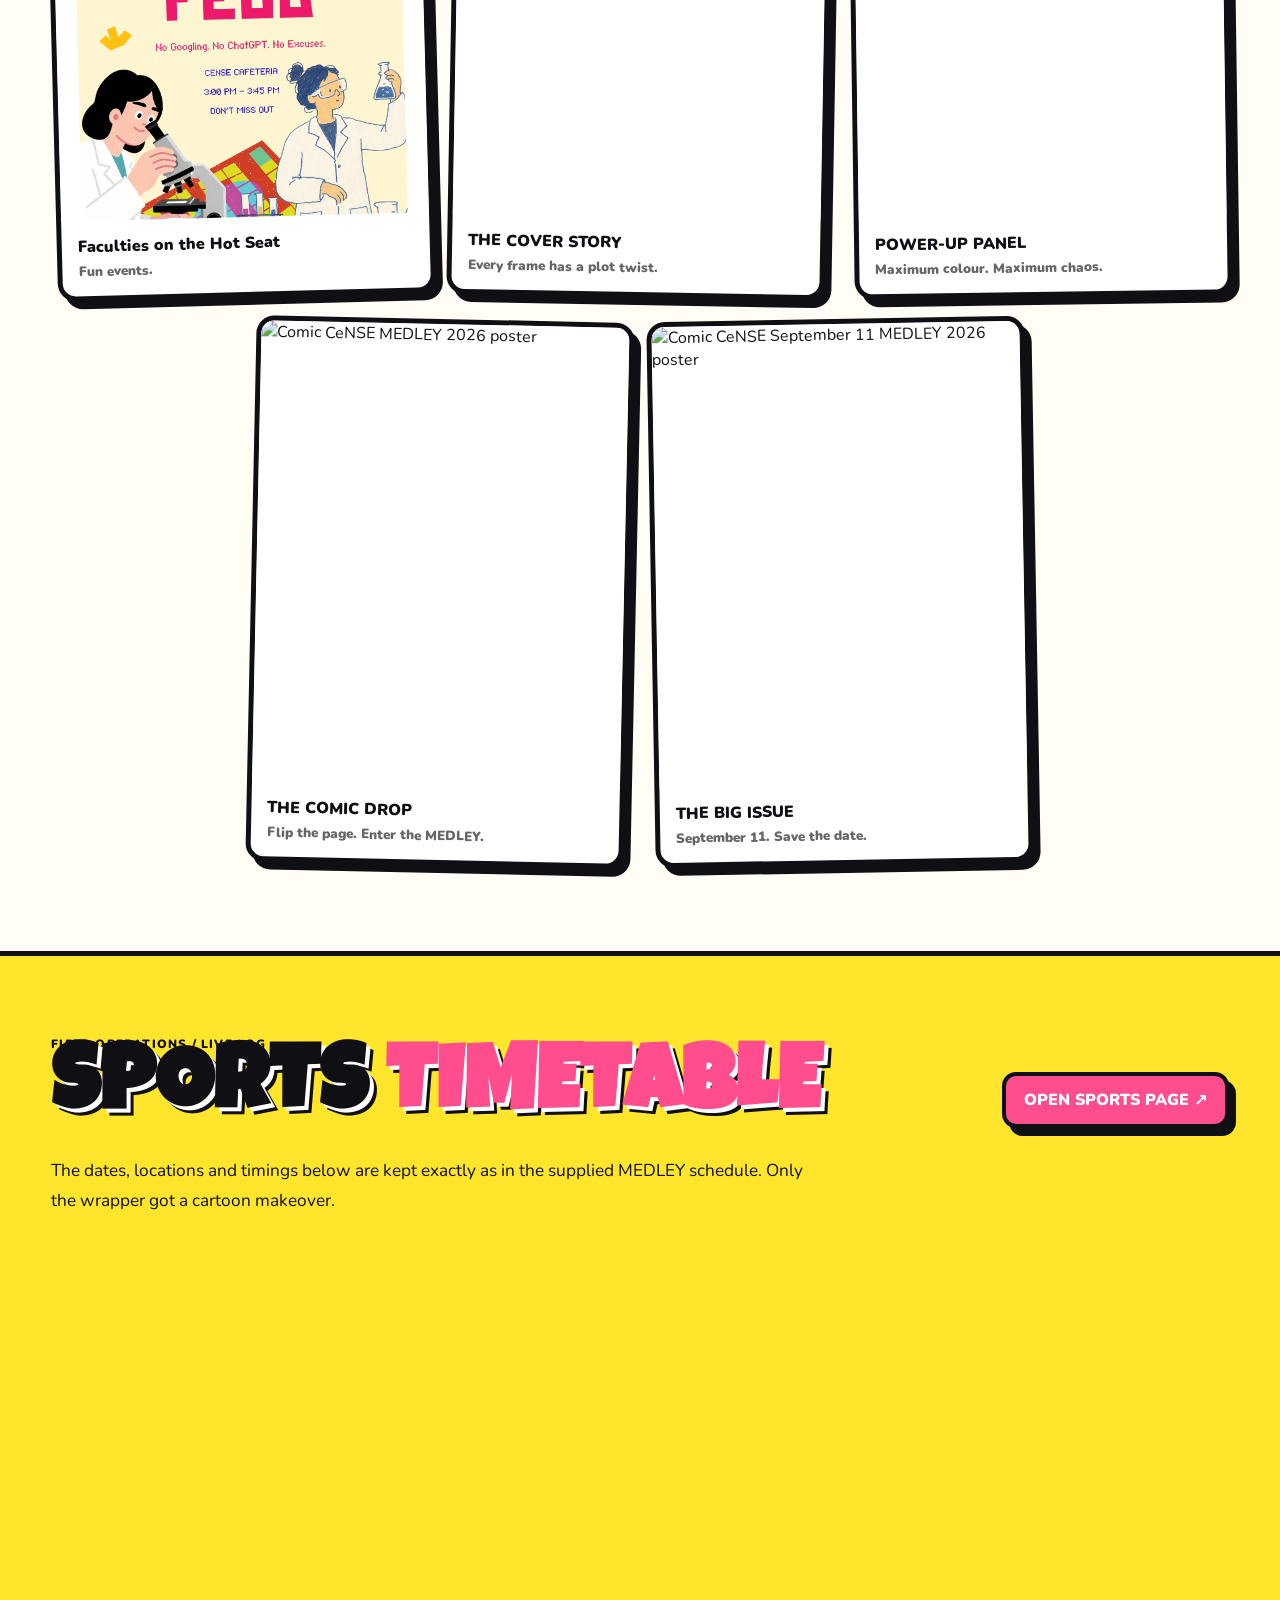
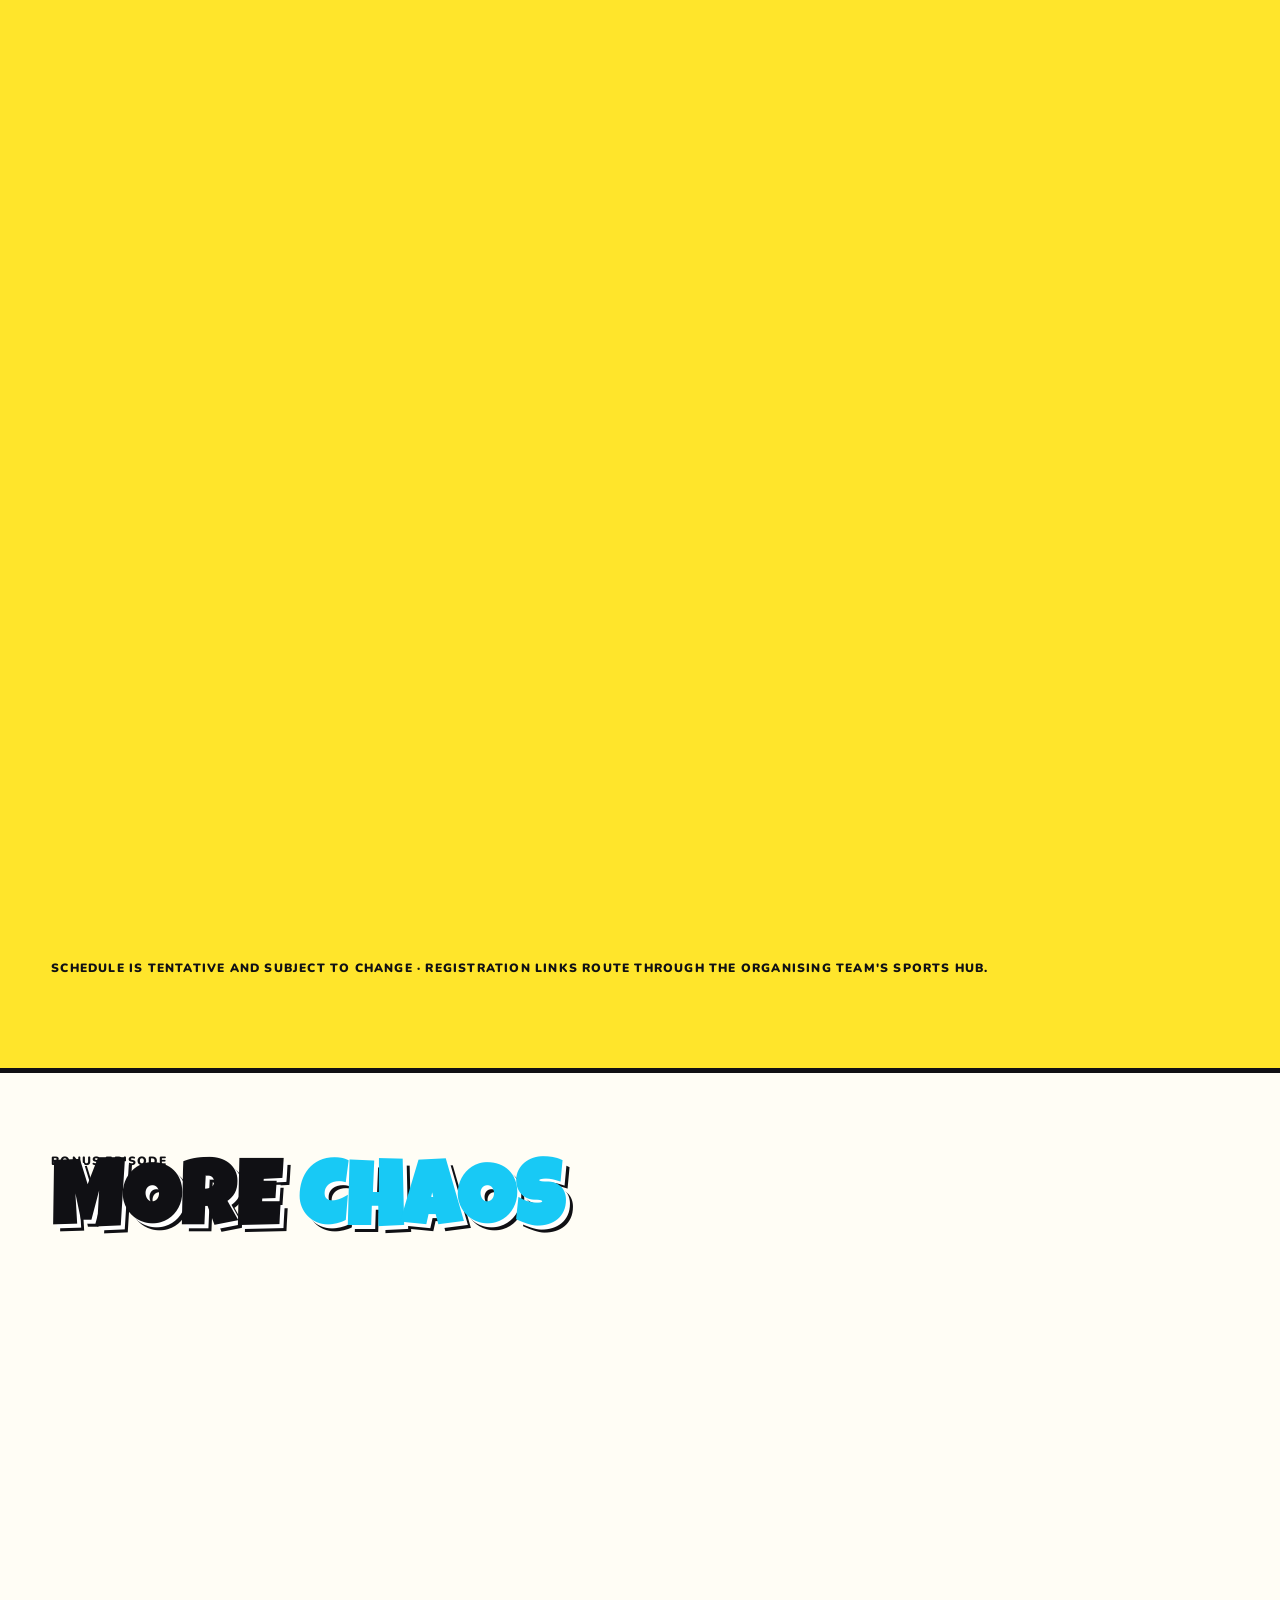
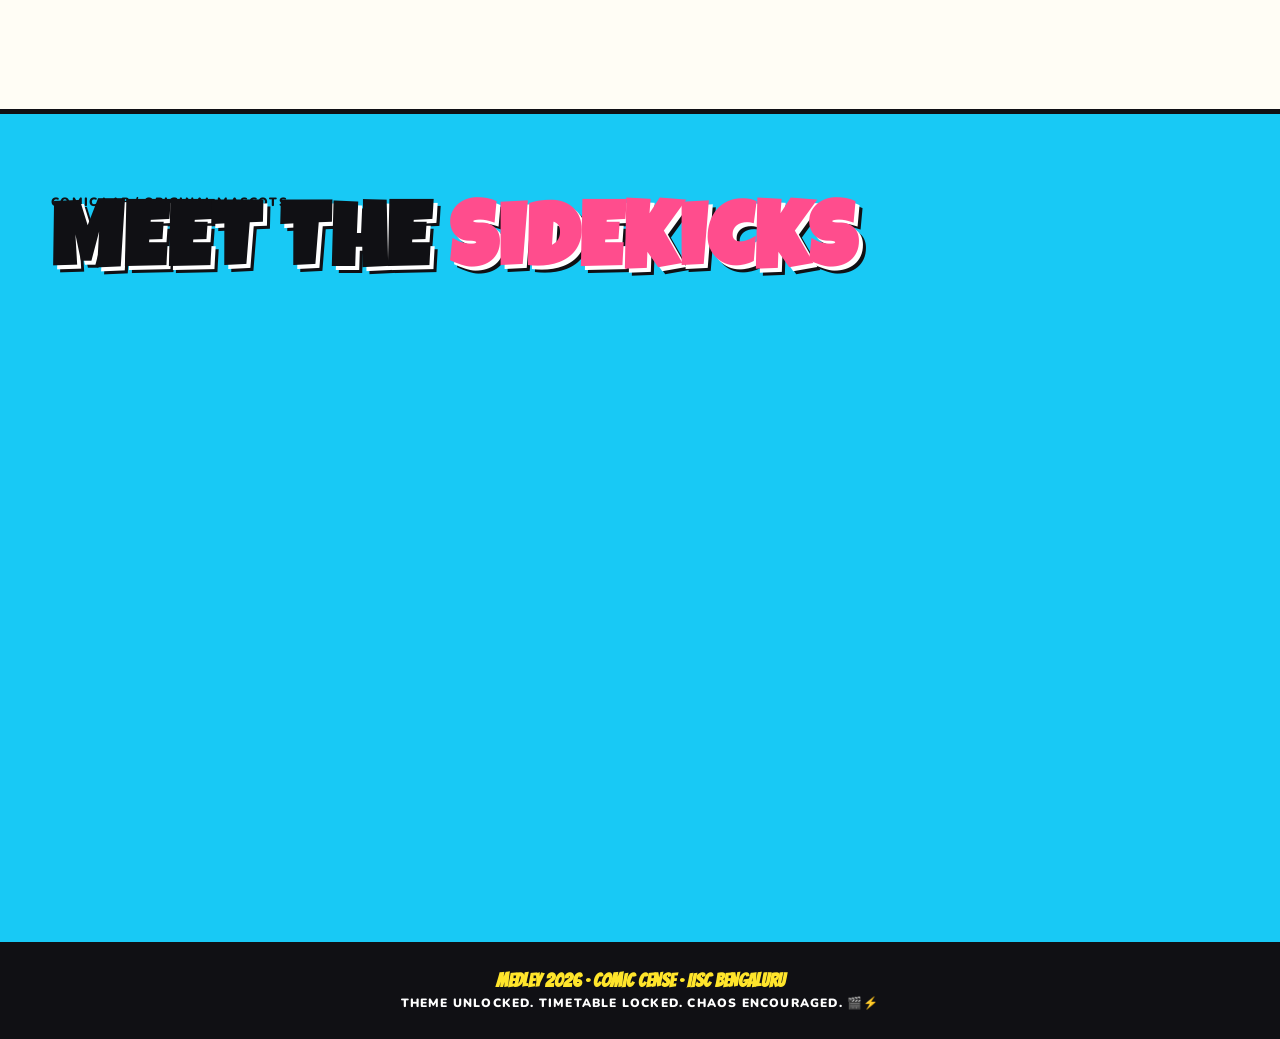
==== commit 624d4377: "Update index.html" ====
--- a/index.html
+++ b/index.html
@@ -28,7 +28,7 @@
 <section class="section"><div class="wrap">
   <div class="section-head"><div><div class="mono">THE THEME DROP</div><h2 class="section-title">THE <span class="pink">COMIC</span> <span class="cyan">VERSE</span></h2></div><div class="speech"><b>“The stage is yours!”</b><br>Be the cool one. Or the chaotic one. We support both.</div></div>
   <div class="poster-gallery">
-    <article class="comic-card" style="--r:-1.5deg"><img src="poster-01.png" alt="Comic CeNSE MEDLEY 2026 poster"><div class="comic-caption">COMIC CeNSE<span>Big panels. Bigger MEDLEY energy.</span></div></article>
+    <article class="comic-card" style="--r:-1.5deg"><img src="Acacdemic fued.jpeg" alt="Academic Fued"><div class="comic-caption">Faculties on the Hot Seat<span>Fun events.</span></div></article>
     <article class="comic-card" style="--r:1deg"><img src="poster-02.png" alt="Comic CeNSE poster for MEDLEY 2026"><div class="comic-caption">THE COVER STORY<span>Every frame has a plot twist.</span></div></article>
     <article class="comic-card" style="--r:-.8deg"><img src="poster-03.png" alt="Comic-style MEDLEY 2026 poster"><div class="comic-caption">POWER-UP PANEL<span>Maximum colour. Maximum chaos.</span></div></article>
     <article class="comic-card" style="--r:1.2deg"><img src="poster-04.png" alt="Comic CeNSE MEDLEY 2026 poster"><div class="comic-caption">THE COMIC DROP<span>Flip the page. Enter the MEDLEY.</span></div></article>
@@ -48,10 +48,10 @@
     </article><article class="schedule-card completed reveal">
       <div class="schedule-top"><span class="mono">SPORT 03</span><span class="status done">✓ COMPLETED</span></div>
       <h3>Darts</h3><div class="tag">AIM / NO SECOND CHANCES</div><div class="event-line"><b>24 Aug · Qualifiers</b><span>Cafeteria · 10am–5pm</span></div><div class="event-line"><b>25 Aug · Finals</b><span>Cafeteria · 10am–5pm</span></div>
-    </article><article class="schedule-card upcoming reveal">
+    </article><article class="schedule-card completed reveal">
       <div class="schedule-top"><span class="mono">SPORT 04</span><span class="status done">✓ COMPLETED</span></div>
       <h3>Table Tennis</h3><div class="tag">RAPID RESPONSE</div><div class="event-line"><b>26 Aug · Table Tennis</b><span>Cafeteria · 10am–5pm</span></div>
-    </article><article class="schedule-card upcoming reveal">
+    </article><article class="schedule-card completed reveal">
       <div class="schedule-top"><span class="mono">SPORT 05</span><span class="status done">✓ COMPLETED</span></div>
       <h3>Football</h3><div class="tag">FULL CONTACT WITH CHAOS</div><div class="event-line"><b>27 Aug · Football</b><span>Main Ground · 5:30pm–7:30pm</span></div>
     </article><article class="schedule-card upcoming reveal">
@@ -63,10 +63,10 @@
     </article><article class="schedule-card upcoming reveal">
       <div class="schedule-top"><span class="mono">SPORT 08</span><span class="status pending">UPCOMING</span></div>
       <h3>Tug of War</h3><div class="tag">FORCE / COUNTERFORCE</div><div class="event-line"><b>4 Sept · All Matches</b><span>CeNSE Backyard</span></div>
-    </article><article class="schedule-card upcoming reveal">
+    </article><article class="schedule-card completed reveal">
       <div class="schedule-top"><span class="mono">SPORT 09</span><span class="status done">✓ COMPLETED</span></div>
       <h3>Badminton</h3><div class="tag">SINGLES / DOUBLES</div><div class="event-line"><b>6 Sept · Day 1 — Singles & Doubles (Prelims)</b><span>Badminton Court · 9:30am–5:30pm</span></div><div class="event-line"><b>7 Sept · Day 2 — Finals</b><span>Badminton Court · 9:30am–5:30pm</span></div>
-    </article><article class="schedule-card upcoming reveal">
+    </article><article class="schedule-card completed reveal">
       <div class="schedule-top"><span class="mono">SPORT 10</span><span class="status done">✓ COMPLETED</span></div>
       <h3>Volleyball</h3><div class="tag">TEAM / AIRBORNE</div><div class="event-line"><b>6 Sept · Qualifiers (Tentative)</b><span>KV Ground</span></div><div class="event-line"><b>8 Sept · Finals (Tentative)</b><span>KV Ground</span></div>
     </article><article class="schedule-card upcoming reveal">
